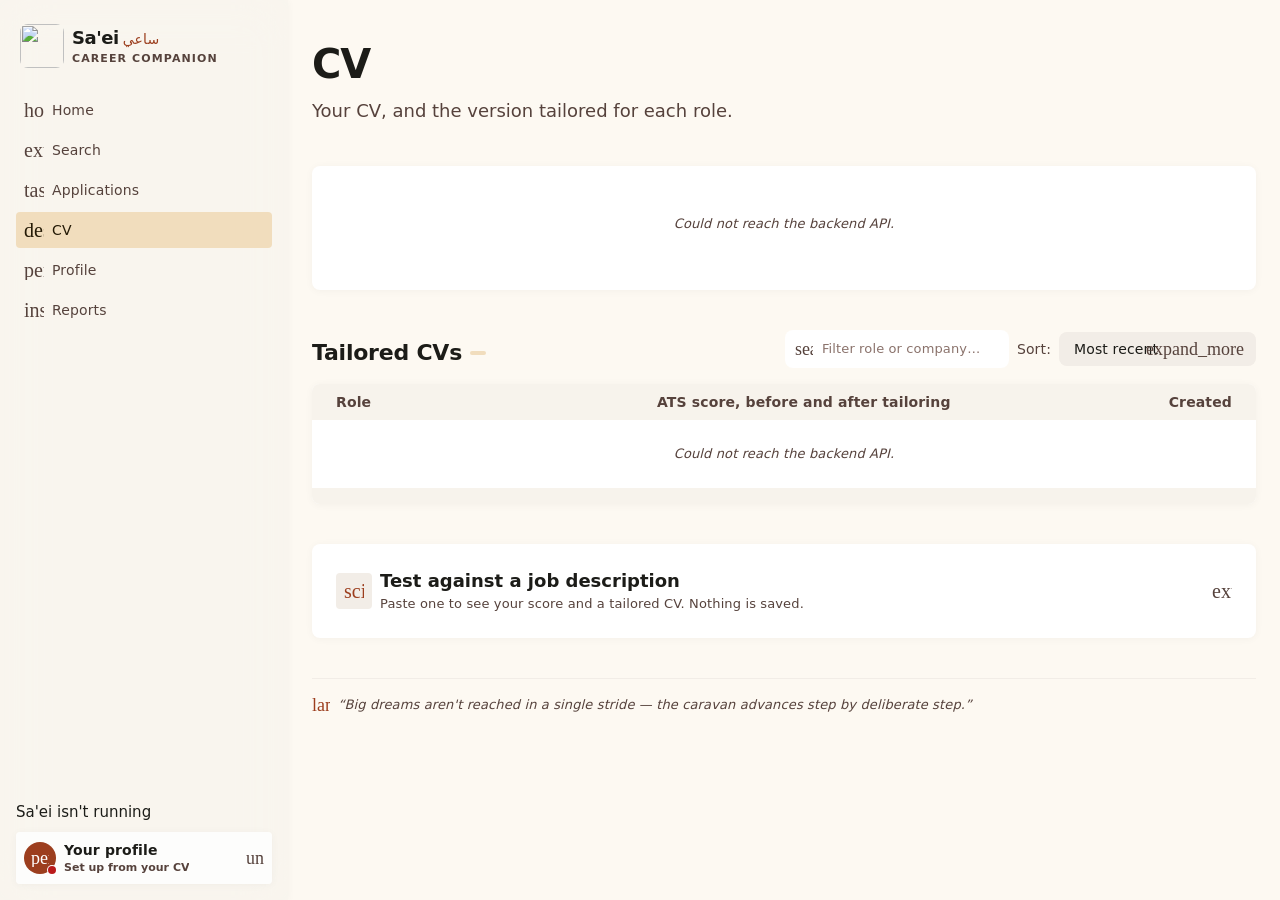
==== frontend/cv.html @ 578bf0ad "One look across the app: same page header, plain words, less text Pass 1 -- one page header: every p" ====
<!DOCTYPE html>
<html lang="en">
<head>
<meta charset="UTF-8">
<meta name="viewport" content="width=device-width, initial-scale=1.0">
<title>Sa'ei — CV</title>
<link rel="stylesheet" href="tailwind.css">
<link rel="stylesheet" href="style.css">
<link rel="icon" type="image/png" href="assets/saei-logo.png">
</head>
<body data-page="cv">
<main id="page">
  <div class="flex flex-col">
    <header class="sa-page-head">
      <div>
        <h1 class="sa-page-title">CV</h1>
        <p class="sa-page-desc">Your CV, and the version tailored for each role.</p>
      </div>
    </header>

    <!-- Master CV -->
    <section class="sa-card relative mb-space-xl overflow-hidden p-space-lg">
      <div class="relative" id="cv-current">
        <p class="sa-empty">Loading&hellip;</p>
      </div>
      <input type="file" id="cv-file-input" accept=".pdf,.docx" hidden>
      <p id="upload-message" class="save-message relative mt-space-sm"></p>
    </section>

    <!-- Tailored CVs -->
    <section class="mb-space-xl">
      <div class="mb-space-md flex items-end justify-between gap-space-md">
        <div>
          <div class="flex items-center gap-2">
            <h2 class="text-headline-md text-on-surface">Tailored CVs</h2>
            <span class="rounded-full bg-secondary-container px-2 py-0.5 text-label-sm normal-case tracking-normal text-on-secondary-fixed-variant" id="cv-variant-chip"></span>
          </div>
        </div>
        <div class="flex items-center gap-space-sm">
          <label class="relative">
            <span class="ms pointer-events-none absolute left-2.5 top-1/2 -translate-y-1/2 text-[18px] text-on-surface-variant">search</span>
            <input type="text" id="cv-filter" class="sa-input w-56 bg-surface-container-lowest py-2 pl-9" placeholder="Filter role or company&hellip;">
          </label>
          <span class="text-label-md text-on-surface-variant">Sort:</span>
          <div class="sa-select-wrap">
            <select id="cv-sort" class="sa-select bg-surface-container py-1.5 text-label-md" aria-label="Sort">
              <option value="date">Most recent</option>
              <option value="lift">Biggest lift</option>
              <option value="score">Highest tailored ATS</option>
            </select>
          </div>
        </div>
      </div>
      <div class="overflow-hidden rounded-xl bg-surface-container-lowest shadow-soft">
        <div class="grid grid-cols-[1.2fr_1.2fr_1fr] gap-space-md bg-surface-container-low px-space-lg py-space-sm text-label-md font-semibold text-on-surface-variant">
          <span>Role</span><span>ATS score, before and after tailoring</span><span class="text-right">Created</span>
        </div>
        <div class="divide-y divide-surface-container px-space-lg" id="cv-rewrites-body">
          <p class="sa-empty">Loading&hellip;</p>
        </div>
        <div class="flex items-center justify-between gap-space-md bg-surface-container-low px-space-lg py-space-sm">
          <span></span>
          <button type="button" class="sa-btn-ghost whitespace-nowrap" id="cv-rewrites-more" hidden></button>
        </div>
      </div>
    </section>

    <!-- Bench -->
    <details class="group rounded-xl bg-surface-container-lowest shadow-soft" id="bench">
      <summary class="flex cursor-pointer list-none items-center justify-between gap-space-md p-space-lg">
        <span class="flex items-center gap-space-sm">
          <span class="sa-icon-badge"><span class="ms">science</span></span>
          <span>
            <span class="block text-headline-sm text-on-surface">Test against a job description</span>
            <span class="block text-body-sm text-on-surface-variant">Paste one to see your score and a tailored CV. Nothing is saved.</span>
          </span>
        </span>
        <span class="ms text-on-surface-variant transition-transform group-open:rotate-180">expand_more</span>
      </summary>
      <div class="border-t border-surface-container p-space-lg">
        <label for="debug-jd" class="sa-label">Job description</label>
        <textarea id="debug-jd" rows="8" class="sa-input resize-y" placeholder="Paste the full job description here&hellip;"></textarea>
        <div class="mt-3 flex flex-col gap-2">
          <label class="flex items-center gap-2 text-body-sm text-on-surface">
            <input type="checkbox" id="debug-force-rewrite" class="h-4 w-4 accent-[#9c3e1e]">
            Force the rewrite even if the score passes the fit threshold
          </label>
          <label class="flex items-center gap-2 text-body-sm text-on-surface">
            <input type="checkbox" id="debug-render-pdf" class="h-4 w-4 accent-[#9c3e1e]">
            Also render the PDF (checks formatting, not just the text)
          </label>
        </div>
        <div class="mt-4 flex flex-wrap items-center gap-3">
          <button type="button" id="debug-run" class="sa-btn-primary"><span class="ms text-[18px]">play_arrow</span>Run scoring &amp; tailoring</button>
          <span id="debug-message" class="save-message"></span>
        </div>
        <div id="debug-results" class="mt-5" hidden></div>
      </div>
    </details>
  </div>
</main>


<script src="shell.js"></script>
<script src="config.js"></script>
<script src="why-modal.js"></script>
<script src="ui.js"></script>
<script src="cv.js"></script>
</body>
</html>
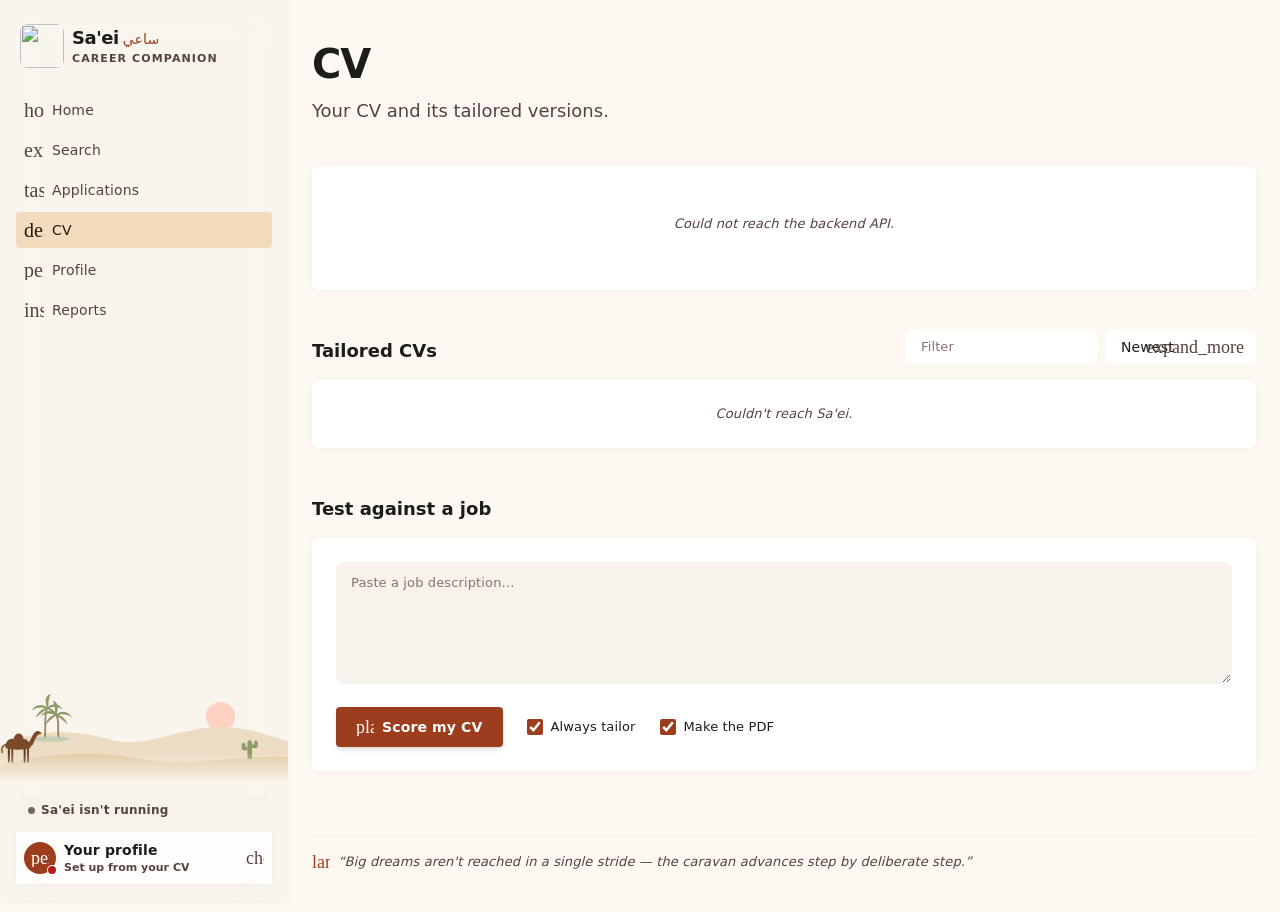
==== commit 8f8cbedb: "CV page: compact master card, one-line tailored rows, test results lead with the scores and what's m" ====
--- a/frontend/cv.html
+++ b/frontend/cv.html
@@ -14,7 +14,7 @@
     <header class="sa-page-head">
       <div>
         <h1 class="sa-page-title">CV</h1>
-        <p class="sa-page-desc">Your CV, and the version tailored for each role.</p>
+        <p class="sa-page-desc">Your CV and its tailored versions.</p>
       </div>
     </header>
 
@@ -28,75 +28,44 @@
     </section>
 
     <!-- Tailored CVs -->
-    <section class="mb-space-xl">
-      <div class="mb-space-md flex items-end justify-between gap-space-md">
-        <div>
-          <div class="flex items-center gap-2">
-            <h2 class="text-headline-md text-on-surface">Tailored CVs</h2>
-            <span class="rounded-full bg-secondary-container px-2 py-0.5 text-label-sm normal-case tracking-normal text-on-secondary-fixed-variant" id="cv-variant-chip"></span>
-          </div>
-        </div>
+    <section class="mb-space-xl" aria-labelledby="tailored-h">
+      <div class="mb-space-md flex flex-wrap items-end justify-between gap-space-md">
+        <h2 class="text-headline-sm text-on-surface" id="tailored-h">Tailored CVs <span class="text-label-md text-on-surface-variant" id="cv-variant-chip"></span></h2>
         <div class="flex items-center gap-space-sm">
-          <label class="relative">
-            <span class="ms pointer-events-none absolute left-2.5 top-1/2 -translate-y-1/2 text-[18px] text-on-surface-variant">search</span>
-            <input type="text" id="cv-filter" class="sa-input w-56 bg-surface-container-lowest py-2 pl-9" placeholder="Filter role or company&hellip;">
-          </label>
-          <span class="text-label-md text-on-surface-variant">Sort:</span>
+          <input type="search" id="cv-filter" class="sa-input w-48 bg-surface-container-lowest py-1.5" placeholder="Filter" aria-label="Filter by role or company">
           <div class="sa-select-wrap">
-            <select id="cv-sort" class="sa-select bg-surface-container py-1.5 text-label-md" aria-label="Sort">
-              <option value="date">Most recent</option>
-              <option value="lift">Biggest lift</option>
-              <option value="score">Highest tailored ATS</option>
+            <select id="cv-sort" class="sa-select bg-surface-container-lowest py-1.5 text-label-md" aria-label="Sort">
+              <option value="date">Newest</option>
+              <option value="lift">Biggest gain</option>
+              <option value="score">Highest score</option>
             </select>
           </div>
         </div>
       </div>
-      <div class="overflow-hidden rounded-xl bg-surface-container-lowest shadow-soft">
-        <div class="grid grid-cols-[1.2fr_1.2fr_1fr] gap-space-md bg-surface-container-low px-space-lg py-space-sm text-label-md font-semibold text-on-surface-variant">
-          <span>Role</span><span>ATS score, before and after tailoring</span><span class="text-right">Created</span>
-        </div>
-        <div class="divide-y divide-surface-container px-space-lg" id="cv-rewrites-body">
-          <p class="sa-empty">Loading&hellip;</p>
-        </div>
-        <div class="flex items-center justify-between gap-space-md bg-surface-container-low px-space-lg py-space-sm">
-          <span></span>
-          <button type="button" class="sa-btn-ghost whitespace-nowrap" id="cv-rewrites-more" hidden></button>
-        </div>
+      <ol class="sa-list" id="cv-rewrites-body"><li class="sa-empty">Loading&hellip;</li></ol>
+      <div class="mt-space-sm flex justify-end">
+        <button type="button" class="sa-btn-ghost" id="cv-rewrites-more" hidden></button>
       </div>
     </section>
 
-    <!-- Bench -->
-    <details class="group rounded-xl bg-surface-container-lowest shadow-soft" id="bench">
-      <summary class="flex cursor-pointer list-none items-center justify-between gap-space-md p-space-lg">
-        <span class="flex items-center gap-space-sm">
-          <span class="sa-icon-badge"><span class="ms">science</span></span>
-          <span>
-            <span class="block text-headline-sm text-on-surface">Test against a job description</span>
-            <span class="block text-body-sm text-on-surface-variant">Paste one to see your score and a tailored CV. Nothing is saved.</span>
-          </span>
-        </span>
-        <span class="ms text-on-surface-variant transition-transform group-open:rotate-180">expand_more</span>
-      </summary>
-      <div class="border-t border-surface-container p-space-lg">
-        <label for="debug-jd" class="sa-label">Job description</label>
-        <textarea id="debug-jd" rows="8" class="sa-input resize-y" placeholder="Paste the full job description here&hellip;"></textarea>
-        <div class="mt-3 flex flex-col gap-2">
+    <!-- Test -->
+    <section class="mb-space-lg" aria-labelledby="test-h">
+      <h2 class="mb-space-md text-headline-sm text-on-surface" id="test-h">Test against a job</h2>
+      <div class="sa-card">
+        <textarea id="debug-jd" rows="5" class="sa-input resize-y" aria-label="Job description" placeholder="Paste a job description&hellip;"></textarea>
+        <div class="mt-space-md flex flex-wrap items-center gap-x-space-lg gap-y-space-sm">
+          <button type="button" id="debug-run" class="sa-btn-primary"><span class="ms text-[18px]">play_arrow</span>Score my CV</button>
           <label class="flex items-center gap-2 text-body-sm text-on-surface">
-            <input type="checkbox" id="debug-force-rewrite" class="h-4 w-4 accent-[#9c3e1e]">
-            Force the rewrite even if the score passes the fit threshold
+            <input type="checkbox" id="debug-force-rewrite" class="h-4 w-4 accent-[#9c3e1e]" checked>Always tailor
           </label>
           <label class="flex items-center gap-2 text-body-sm text-on-surface">
-            <input type="checkbox" id="debug-render-pdf" class="h-4 w-4 accent-[#9c3e1e]">
-            Also render the PDF (checks formatting, not just the text)
+            <input type="checkbox" id="debug-render-pdf" class="h-4 w-4 accent-[#9c3e1e]" checked>Make the PDF
           </label>
-        </div>
-        <div class="mt-4 flex flex-wrap items-center gap-3">
-          <button type="button" id="debug-run" class="sa-btn-primary"><span class="ms text-[18px]">play_arrow</span>Run scoring &amp; tailoring</button>
           <span id="debug-message" class="save-message"></span>
         </div>
-        <div id="debug-results" class="mt-5" hidden></div>
+        <div id="debug-results" class="mt-space-lg" hidden></div>
       </div>
-    </details>
+    </section>
   </div>
 </main>
 
--- a/frontend/style.css
+++ b/frontend/style.css
@@ -0,0 +1,2572 @@
+/* Component styles for markup the page scripts generate (the Why? modal,
+   requirement tables, profile entry cards, debug bench, toggles...). Page
+   layout itself is Tailwind (tailwind.css, built from tailwind.src.css);
+   this file loads AFTER it so its element rules win over Tailwind preflight.
+
+   Tokens are the Stitch "Sa'ei" palette (same values as tailwind.config.js),
+   mapped onto the variable names this file has always used. */
+
+:root {
+  --bg: #fdf9f2;                 /* background */
+  --surface: #ffffff;            /* surface-container-lowest */
+  --surface-sunken: #f7f3ec;     /* surface-container-low */
+  --surface-container: #f2ede7;
+  --surface-container-high: #ece8e1;
+  --border: #ece8e1;
+  --border-strong: #ddc0b8;      /* outline-variant */
+  --text: #1c1c18;               /* on-surface */
+  --text-muted: #56423c;         /* on-surface-variant */
+  --accent: #9c3e1e;             /* primary */
+  --accent-hover: #bc5633;       /* primary-container */
+  --accent-soft: rgba(156, 62, 30, 0.10);
+  --accent-soft-border: rgba(156, 62, 30, 0.22);
+  --ok: #6a5d43;                 /* secondary (warm brown) */
+  --ok-soft: #f1ddbd;            /* secondary-container */
+  --warn: #805200;               /* tertiary */
+  --warn-soft: #ffddb4;          /* tertiary-fixed */
+  --danger: #ba1a1a;             /* error */
+  --danger-soft: #ffdad6;        /* error-container */
+  --radius-sm: 6px;
+  --radius: 12px;
+  --radius-lg: 24px;
+  --radius-pill: 9999px;
+  --shadow-sm: 0 1px 2px rgba(28, 28, 24, 0.05);
+  --shadow-md: 0 12px 32px -12px rgba(34, 31, 26, 0.28);
+}
+
+/* A quiet brand signature used on the key career surfaces.  It deliberately
+   sits behind the content so it reads as atmosphere, not as a competing logo. */
+.sa-saei-wordmark {
+  position: relative;
+  isolation: isolate;
+  overflow: hidden;
+}
+
+.sa-saei-wordmark::before {
+  content: "ساعي";
+  position: absolute;
+  right: 24px;
+  bottom: -18px;
+  z-index: -1;
+  direction: rtl;
+  color: #f3e6e1;
+  font-family: "Segoe UI", Tahoma, Arial, sans-serif;
+  font-size: 132px;
+  font-weight: 800;
+  line-height: 1;
+  letter-spacing: -0.12em;
+  pointer-events: none;
+  user-select: none;
+  white-space: nowrap;
+}
+
+.sa-saei-wordmark > * {
+  position: relative;
+  z-index: 1;
+}
+
+.sa-saei-wordmark-trajectory::before { font-size: 88px; right: 22px; bottom: -10px; }
+.sa-saei-wordmark-search::before { font-size: 112px; bottom: -12px; }
+.sa-saei-wordmark-profile::before { font-size: 104px; right: 22px; bottom: -12px; }
+
+* { box-sizing: border-box; }
+
+body {
+  margin: 0;
+  background: var(--bg);
+  color: var(--text);
+  font-family: "Plus Jakarta Sans", "Segoe UI", Tahoma, system-ui, sans-serif;
+  font-size: 15px;
+  line-height: 1.5;
+  -webkit-font-smoothing: antialiased;
+}
+
+.page {
+  max-width: 1080px;
+  margin: 0 auto;
+  padding: 40px 24px 64px;
+}
+
+/* ---- page header (eyebrow + title + description + stats) ---- */
+
+.page-header {
+  display: flex;
+  justify-content: space-between;
+  align-items: flex-end;
+  gap: 24px;
+  flex-wrap: wrap;
+  margin-bottom: 24px;
+}
+
+.eyebrow {
+  display: flex;
+  align-items: center;
+  gap: 8px;
+  font-size: 11px;
+  font-weight: 600;
+  letter-spacing: 0.08em;
+  text-transform: uppercase;
+  color: var(--text-muted);
+  margin-bottom: 8px;
+}
+
+.eyebrow::before {
+  content: "";
+  display: inline-block;
+  width: 14px;
+  height: 1px;
+  background: var(--border-strong);
+}
+
+.page-header h1 {
+  font-size: 26px;
+  font-weight: 700;
+  letter-spacing: -0.02em;
+  margin: 0 0 6px;
+}
+
+.page-header-desc {
+  font-size: 13.5px;
+  color: var(--text-muted);
+  max-width: 540px;
+  line-height: 1.55;
+  margin: 0;
+}
+
+.page-header-stats { display: flex; gap: 24px; flex-shrink: 0; }
+
+.page-header-stat { text-align: right; }
+
+.page-header-stat-value {
+  display: block;
+  font-size: 22px;
+  font-weight: 700;
+  color: var(--accent);
+  letter-spacing: -0.02em;
+}
+
+.page-header-stat-label {
+  font-size: 10.5px;
+  font-weight: 600;
+  letter-spacing: 0.05em;
+  text-transform: uppercase;
+  color: var(--text-muted);
+}
+
+/* ---- avatar chip (company initials in tables) ---- */
+
+.company-cell { display: flex; align-items: center; gap: 8px; }
+
+.avatar-chip {
+  display: inline-flex;
+  align-items: center;
+  justify-content: center;
+  width: 22px;
+  height: 22px;
+  border-radius: 6px;
+  background: var(--accent-soft);
+  color: var(--accent);
+  font-size: 10px;
+  font-weight: 700;
+  letter-spacing: 0.02em;
+  flex-shrink: 0;
+}
+
+/* ---- section title row (heading + inline action) ---- */
+
+.section-title-row {
+  display: flex;
+  align-items: center;
+  justify-content: space-between;
+  gap: 12px;
+  margin: 28px 0 12px;
+}
+
+.section-title-row h2 { margin: 0; font-size: 15px; font-weight: 600; }
+
+.filter-input {
+  font-family: inherit;
+  font-size: 13px;
+  padding: 7px 11px;
+  border: 1px solid var(--border);
+  border-radius: 8px;
+  background: var(--surface);
+  color: var(--text);
+  width: 220px;
+}
+
+.filter-input:focus { outline: none; border-color: var(--accent); }
+
+/* ---- narrow/wide page layouts (settings, cv, features) ---- */
+
+.narrow-main {
+  display: flex;
+  flex-direction: column;
+  gap: 16px;
+  /* Was 560px -- cards/forms/tables here are all fluid-width already (no
+     fixed-px inputs), so this was just leaving a wide, wasted gutter on
+     anything bigger than a small laptop screen instead of using the page's
+     actual 1080px budget. */
+  max-width: 900px;
+}
+
+.wide-main { width: 100%; }
+
+/* ---- bare section heading (Stitch places these above a bordered table/card
+   container rather than inside a .card-header) ---- */
+
+.section-heading {
+  font-size: 24px;
+  font-weight: 600;
+  letter-spacing: -0.01em;
+  margin: 0 0 12px;
+  color: var(--text);
+}
+
+/* ---- main layout ---- */
+
+.main-grid {
+  display: grid;
+  grid-template-columns: 1.6fr 1fr;
+  gap: 16px;
+  align-items: start;
+}
+
+.side-column {
+  display: flex;
+  flex-direction: column;
+  gap: 16px;
+}
+
+.card {
+  background: var(--surface);
+  border: 1px solid var(--border);
+  border-radius: var(--radius);
+  overflow: hidden;
+}
+
+.card-header {
+  display: flex;
+  align-items: baseline;
+  justify-content: space-between;
+  padding: 16px 18px 12px;
+}
+
+.card-header h2 {
+  font-size: 14px;
+  font-weight: 600;
+  margin: 0;
+}
+
+.card-sub {
+  font-size: 12px;
+  color: var(--text-muted);
+}
+
+/* ---- applications table ---- */
+
+.table-card { padding: 24px; }
+
+.view-all-row {
+  display: flex;
+  justify-content: center;
+  padding-top: 16px;
+}
+
+.link-btn {
+  background: none;
+  border: none;
+  cursor: pointer;
+  font-family: inherit;
+  font-size: 12px;
+  font-weight: 700;
+  letter-spacing: 0.05em;
+  text-transform: uppercase;
+  color: var(--accent);
+  display: inline-flex;
+  align-items: center;
+  gap: 6px;
+  padding: 4px;
+}
+
+.link-btn:hover { color: var(--text); }
+
+.link-btn svg { width: 14px; height: 14px; stroke: currentColor; fill: none; stroke-width: 2; stroke-linecap: round; stroke-linejoin: round; }
+
+.table-wrap { overflow-x: auto; }
+
+table {
+  width: 100%;
+  border-collapse: collapse;
+  font-size: 14px;
+}
+
+thead th {
+  text-align: left;
+  font-weight: 500;
+  color: var(--text-muted);
+  font-size: 11.5px;
+  text-transform: uppercase;
+  letter-spacing: 0.04em;
+  padding: 8px 18px;
+  border-top: 1px solid var(--border);
+  border-bottom: 1px solid var(--border);
+}
+
+/* Dashboard's applications table sits in its own bordered/padded container
+   (no separate .card-header above it), matching Stitch's exact structure --
+   so it doesn't need the border-top other tables get from their card-header
+   divider. */
+#applications-table thead th { border-top: none; }
+#applications-table { min-width: 700px; }
+#applications-table tbody td:first-child { font-weight: 600; }
+
+.cell-muted { color: var(--text-muted); }
+.cell-right { text-align: right; }
+
+tbody td {
+  padding: 12px 18px;
+  border-bottom: 1px solid var(--border);
+  vertical-align: middle;
+}
+
+tbody tr:last-child td { border-bottom: none; }
+
+tbody tr { transition: background 0.1s; }
+
+tbody tr:hover td { background: var(--surface-sunken); }
+
+tbody tr.detail-row:hover td { background: inherit; }
+
+td.empty, li.empty {
+  color: var(--text-muted);
+  font-style: italic;
+}
+
+.status-tag {
+  display: inline-block;
+  font-size: 11.5px;
+  font-weight: 700;
+  letter-spacing: 0.03em;
+  text-transform: uppercase;
+  padding: 4px 10px;
+  border-radius: var(--radius-pill);
+  background: var(--accent-soft);
+  color: var(--accent);
+  white-space: nowrap;
+}
+
+/* Fully settled, nothing left to do -- neutral, same treatment Stitch used
+   for "Applied"/"Auto-Submitted". Everything else (including the default
+   above) reads as "needs your attention", matching Stitch's highlighted
+   "Interviewing" state. */
+.status-tag.status-auto_submitted,
+.status-tag.status-sent {
+  background: var(--surface-container-high);
+  color: var(--text-muted);
+}
+
+.score-bar-wrap {
+  display: flex;
+  align-items: center;
+  gap: 8px;
+}
+
+.score-bar-track {
+  width: 56px;
+  height: 4px;
+  background: var(--border);
+  overflow: hidden;
+  position: relative;
+}
+
+.score-bar-fill {
+  height: 100%;
+  background: var(--accent);
+  position: absolute;
+  top: 0;
+  left: 0;
+}
+
+/* ---- ATS score explanations (Dashboard applications table + CV rewrites) ---- */
+
+.why-link {
+  color: var(--accent);
+  text-decoration: none;
+  font-size: 12.5px;
+  font-weight: 500;
+}
+
+.why-link:hover { text-decoration: underline; }
+
+.detail-row td {
+  background: var(--bg);
+  padding: 0;
+}
+
+.why-block {
+  padding: 14px 18px;
+  border-bottom: 1px solid var(--border);
+}
+
+.why-block:last-child { border-bottom: none; }
+
+.why-block-title {
+  font-size: 12px;
+  font-weight: 600;
+  color: var(--text);
+  margin-bottom: 6px;
+  display: flex;
+  align-items: center;
+  justify-content: space-between;
+  gap: 10px;
+}
+
+.why-download {
+  font-size: 11.5px;
+  font-weight: 500;
+  color: var(--accent);
+  text-decoration: none;
+}
+
+.why-download:hover { text-decoration: underline; }
+
+.why-text {
+  margin: 0;
+  font-family: inherit;
+  font-size: 12.5px;
+  line-height: 1.6;
+  color: var(--text);
+  white-space: pre-wrap;
+  word-break: break-word;
+}
+
+/* ---- skill gaps ---- */
+
+.skill-list {
+  list-style: none;
+  margin: 0;
+  padding: 4px 18px 16px;
+}
+
+.skill-list li {
+  display: flex;
+  justify-content: space-between;
+  padding: 7px 0;
+  border-bottom: 1px solid var(--border);
+  font-size: 13.5px;
+}
+
+.skill-list li:last-child { border-bottom: none; }
+
+.skill-count { color: var(--text-muted); font-size: 12.5px; }
+
+/* ---- news ---- */
+
+.news-content {
+  padding: 0 18px 18px;
+  font-size: 13.5px;
+  color: var(--text);
+  white-space: pre-wrap;
+}
+
+/* ---- footer ---- */
+
+.footer {
+  margin-top: 24px;
+  display: flex;
+  gap: 24px;
+  font-size: 12.5px;
+  color: var(--text-muted);
+}
+
+.footer strong { color: var(--text); font-weight: 500; }
+
+/* ---- forms (settings) ---- */
+
+.form {
+  display: flex;
+  flex-direction: column;
+  gap: 16px;
+  padding: 4px 18px 18px;
+}
+
+.form-field {
+  display: flex;
+  flex-direction: column;
+  gap: 6px;
+}
+
+.form-field label {
+  font-size: 12.5px;
+  font-weight: 500;
+  color: var(--text);
+}
+
+.form-field-secondary-label {
+  margin-top: 6px;
+}
+
+.form-field select,
+.form-field input[type="text"],
+.form-field input[type="password"],
+.form-field input[type="number"],
+.form-field textarea {
+  font-family: inherit;
+  font-size: 13.5px;
+  padding: 9px 11px;
+  border: 1px solid var(--border);
+  border-radius: 8px;
+  background: var(--surface);
+  color: var(--text);
+  resize: vertical;
+}
+
+.form-field select:focus,
+.form-field input:focus,
+.form-field textarea:focus {
+  outline: none;
+  border-color: var(--accent);
+}
+
+.field-hint {
+  font-size: 12px;
+  color: var(--text-muted);
+  text-decoration: none;
+}
+
+a.field-hint { color: var(--accent); }
+
+.form-actions {
+  display: flex;
+  align-items: center;
+  gap: 12px;
+}
+
+.btn {
+  font-family: inherit;
+  font-size: 13.5px;
+  font-weight: 500;
+  padding: 9px 18px;
+  border-radius: 8px;
+  border: 1px solid var(--border);
+  background: var(--surface);
+  color: var(--text);
+  cursor: pointer;
+  transition: background 0.12s, border-color 0.12s, opacity 0.12s;
+}
+
+.btn:hover:not(:disabled) { background: var(--surface-sunken); }
+
+.btn:disabled { opacity: 0.5; cursor: not-allowed; }
+
+.btn-primary {
+  background: var(--text);
+  color: var(--bg);
+  border-color: var(--text);
+}
+
+.btn-primary:hover:not(:disabled) { opacity: 0.88; background: var(--text); }
+
+a:focus-visible,
+button:focus-visible,
+.btn:focus-visible,
+.navlink:focus-visible,
+input:focus-visible,
+select:focus-visible,
+textarea:focus-visible {
+  outline: 2px solid var(--accent);
+  outline-offset: 2px;
+}
+
+.save-message {
+  font-size: 12.5px;
+  color: var(--text-muted);
+}
+
+.save-success { color: var(--ok); }
+.save-error { color: var(--accent); }
+
+.note {
+  margin: 0;
+  padding: 0 18px 18px;
+  font-size: 12.5px;
+  color: var(--text-muted);
+  line-height: 1.6;
+}
+
+.note code {
+  background: var(--surface-container-high);
+  padding: 1px 5px;
+  border-radius: 4px;
+  font-size: 12px;
+}
+
+/* ---- CV page ---- */
+
+.cv-current {
+  padding: 0 18px 18px;
+  font-size: 13.5px;
+}
+
+.cv-current p { margin: 4px 0; }
+
+.cv-file-row {
+  display: flex;
+  align-items: flex-start;
+  justify-content: space-between;
+  gap: 12px;
+}
+
+.cv-file-icon {
+  width: 34px;
+  height: 34px;
+  border-radius: 8px;
+  background: var(--accent-soft);
+  color: var(--accent);
+  display: flex;
+  align-items: center;
+  justify-content: center;
+  flex-shrink: 0;
+}
+
+.cv-file-icon svg { width: 17px; height: 17px; stroke: currentColor; fill: none; stroke-width: 1.8; stroke-linecap: round; stroke-linejoin: round; }
+
+.cv-quote {
+  margin: 10px 0 0;
+  padding: 10px 12px;
+  background: var(--surface-sunken);
+  border-left: 2px solid var(--border-strong);
+  border-radius: 0 6px 6px 0;
+  font-size: 12.5px;
+  font-style: italic;
+  color: var(--text-muted);
+  line-height: 1.55;
+}
+
+.cv-actions { display: flex; gap: 8px; margin-top: 14px; }
+
+.btn-icon {
+  width: 36px;
+  height: 36px;
+  padding: 0;
+  display: inline-flex;
+  align-items: center;
+  justify-content: center;
+  flex-shrink: 0;
+}
+
+.btn-icon svg { width: 15px; height: 15px; stroke: currentColor; fill: none; stroke-width: 1.8; stroke-linecap: round; stroke-linejoin: round; }
+
+.cv-preview {
+  margin-top: 8px;
+  padding: 12px;
+  background: var(--bg);
+  border: 1px solid var(--border);
+  border-radius: 8px;
+  font-family: inherit;
+  font-size: 12.5px;
+  white-space: pre-wrap;
+  word-break: break-word;
+  max-height: 200px;
+  overflow-y: auto;
+}
+
+.upload-body {
+  padding: 4px 18px 18px;
+  display: flex;
+  flex-direction: column;
+  gap: 14px;
+}
+
+.dropzone {
+  display: flex;
+  align-items: center;
+  justify-content: center;
+  text-align: center;
+  padding: 32px 16px;
+  border: 1.5px dashed var(--border);
+  border-radius: var(--radius);
+  background: var(--bg);
+  color: var(--text-muted);
+  font-size: 13.5px;
+  cursor: pointer;
+}
+
+/* ---- reports page ---- */
+
+.reports-list {
+  padding: 4px 18px 18px;
+  display: flex;
+  flex-direction: column;
+  gap: 14px;
+}
+
+.report-item {
+  border: 1px solid var(--border);
+  border-radius: 8px;
+  padding: 12px 14px;
+}
+
+.report-item-header {
+  display: flex;
+  align-items: center;
+  gap: 8px;
+  margin-bottom: 8px;
+}
+
+.dropzone-active {
+  border-color: var(--accent);
+  color: var(--text);
+}
+
+/* ---- features page ---- */
+
+.feature-grid {
+  display: grid;
+  grid-template-columns: repeat(3, 1fr);
+  gap: 12px;
+}
+
+.feature-card {
+  background: var(--surface);
+  border: 1px solid var(--border);
+  border-radius: var(--radius);
+  padding: 18px;
+}
+
+.feature-card h3 {
+  margin: 0 0 8px;
+  font-size: 14px;
+  font-weight: 600;
+}
+
+.feature-card p {
+  margin: 0;
+  font-size: 13px;
+  color: var(--text-muted);
+  line-height: 1.55;
+}
+
+.feature-card a { color: var(--accent); }
+
+/* ---- CV "Why" modal widget ---- */
+
+.modal-overlay {
+  position: fixed;
+  inset: 0;
+  background: rgba(34, 31, 26, 0.45);
+  display: flex;
+  align-items: center;
+  justify-content: center;
+  padding: 24px;
+  z-index: 1000;
+}
+
+.modal-overlay[hidden] { display: none; }
+
+.modal {
+  background: var(--surface);
+  border-radius: var(--radius-lg);
+  box-shadow: var(--shadow-md);
+  width: 100%;
+  max-width: 980px;
+  max-height: calc(100vh - 48px);
+  overflow: hidden;
+  display: flex;
+  flex-direction: column;
+}
+
+.modal-header {
+  display: flex;
+  align-items: flex-start;
+  justify-content: space-between;
+  gap: 16px;
+  padding: 20px 22px 16px;
+  border-bottom: 1px solid var(--border);
+}
+
+.modal-header-main { display: flex; align-items: baseline; gap: 12px; flex-wrap: wrap; }
+
+.modal-score-value {
+  font-size: 32px;
+  font-weight: 700;
+  letter-spacing: -0.02em;
+}
+
+.modal-score-label {
+  font-size: 12px;
+  color: var(--text-muted);
+}
+
+.rating-badge {
+  font-size: 11.5px;
+  font-weight: 600;
+  padding: 4px 11px;
+  border-radius: 999px;
+  white-space: nowrap;
+}
+
+.rating-badge.rating-excellent { background: var(--ok-soft); color: var(--ok); }
+.rating-badge.rating-needs_work { background: var(--accent-soft); color: var(--accent); }
+.rating-badge.rating-critical { background: var(--danger-soft); color: var(--danger); }
+
+.modal-close {
+  border: none;
+  background: none;
+  color: var(--text-muted);
+  cursor: pointer;
+  font-size: 20px;
+  line-height: 1;
+  padding: 4px 6px;
+  border-radius: var(--radius-sm);
+  flex-shrink: 0;
+}
+
+.modal-close:hover { background: var(--surface-sunken); color: var(--text); }
+
+.modal-tabs {
+  display: flex;
+  gap: 22px;
+  padding: 0 22px;
+  border-bottom: 1px solid var(--border);
+  flex-shrink: 0;
+}
+
+.modal-tab {
+  border: none;
+  background: none;
+  font: inherit;
+  font-size: 13px;
+  font-weight: 500;
+  color: var(--text-muted);
+  padding: 11px 0;
+  margin-bottom: -1px;
+  border-bottom: 2px solid transparent;
+  cursor: pointer;
+}
+
+.modal-tab:hover { color: var(--text); }
+
+.modal-tab.active { color: var(--text); border-bottom-color: var(--accent); }
+
+.modal-body {
+  overflow-y: auto;
+  padding: 20px 22px 24px;
+}
+
+.modal-split {
+  display: grid;
+  grid-template-columns: 1fr 1fr;
+  gap: 22px;
+  align-items: start;
+}
+
+.doc-frame {
+  border: 1px solid var(--border);
+  border-radius: var(--radius);
+  background: var(--surface-sunken);
+  overflow: hidden;
+  height: 480px;
+  display: flex;
+  flex-direction: column;
+}
+
+.doc-frame iframe {
+  width: 100%;
+  height: 100%;
+  border: 0;
+  background: #fff;
+}
+
+.doc-frame-note {
+  font-size: 11.5px;
+  color: var(--text-muted);
+  padding: 8px 12px;
+  border-top: 1px solid var(--border);
+  background: var(--surface);
+  flex-shrink: 0;
+}
+
+.doc-text-preview {
+  flex: 1;
+  margin: 0;
+  padding: 16px;
+  font-family: inherit;
+  font-size: 12.5px;
+  line-height: 1.7;
+  white-space: pre-wrap;
+  word-break: break-word;
+  overflow-y: auto;
+  color: var(--text);
+}
+
+mark.hl-match {
+  background: var(--ok-soft);
+  color: var(--ok);
+  padding: 0 2px;
+  border-radius: 3px;
+  font-weight: 600;
+}
+
+.score-pillars {
+  display: flex;
+  flex-direction: column;
+  gap: 16px;
+}
+
+.score-pillar-head {
+  display: flex;
+  justify-content: space-between;
+  align-items: baseline;
+  font-size: 12.5px;
+  margin-bottom: 6px;
+  gap: 8px;
+}
+
+.score-pillar-name { font-weight: 600; color: var(--text); }
+
+.score-pillar-meta { color: var(--text-muted); flex-shrink: 0; }
+
+.score-pillar-track {
+  height: 6px;
+  border-radius: 3px;
+  background: #EFEBE2;
+  overflow: hidden;
+  margin-bottom: 6px;
+}
+
+.score-pillar-fill { height: 100%; background: var(--accent); border-radius: 3px; }
+
+.score-pillar-fill.fill-ok { background: var(--ok); }
+
+.score-pillar-fill.fill-danger { background: var(--danger); }
+
+.score-pillar-evidence {
+  font-size: 12px;
+  color: var(--text-muted);
+  line-height: 1.55;
+  margin: 0;
+}
+
+.keyword-section { margin-top: 20px; }
+
+.keyword-section-title {
+  font-size: 11.5px;
+  font-weight: 600;
+  text-transform: uppercase;
+  letter-spacing: 0.04em;
+  color: var(--text-muted);
+  margin-bottom: 8px;
+}
+
+.keyword-chips { display: flex; flex-wrap: wrap; gap: 6px; }
+
+.keyword-chip {
+  font-size: 12px;
+  font-weight: 500;
+  padding: 3px 10px;
+  border-radius: 999px;
+}
+
+.keyword-chip.chip-matched { background: var(--ok-soft); color: var(--ok); }
+
+.keyword-chip.chip-missing {
+  background: transparent;
+  color: var(--text-muted);
+  border: 1px solid var(--border-strong);
+}
+
+.why-trigger {
+  font-size: 12.5px;
+  font-weight: 500;
+  color: var(--accent);
+  background: none;
+  border: none;
+  padding: 0;
+  cursor: pointer;
+  font-family: inherit;
+}
+
+.why-trigger:hover { text-decoration: underline; }
+
+.sr-only {
+  position: absolute;
+  width: 1px;
+  height: 1px;
+  padding: 0;
+  margin: -1px;
+  overflow: hidden;
+  clip: rect(0, 0, 0, 0);
+  white-space: nowrap;
+  border: 0;
+}
+
+.inline-add-form { display: flex; gap: 8px; }
+
+.inline-add-input {
+  font-family: inherit;
+  font-size: 13px;
+  padding: 9px 12px;
+  border: 1px solid var(--border);
+  border-radius: 8px;
+  background: var(--surface);
+  color: var(--text);
+  min-width: 260px;
+}
+
+.inline-add-input:focus { outline: none; border-color: var(--accent); }
+
+/* ---- page title block (no eyebrow/stats — Search/Settings style) ---- */
+
+.page-title-block { display: flex; flex-direction: column; gap: 10px; margin-bottom: 24px; }
+
+.page-title-block h1 {
+  font-size: 32px;
+  font-weight: 700;
+  letter-spacing: -0.02em;
+  margin: 0;
+}
+
+.page-title-block p {
+  font-size: 15.5px;
+  color: var(--text-muted);
+  max-width: 640px;
+  line-height: 1.55;
+  margin: 0;
+}
+
+/* ---- panel: card with a tinted header band + optional footer,
+   used by Search/Settings/Email ---- */
+
+.panel {
+  background: var(--surface);
+  border: 1px solid var(--border);
+  border-radius: var(--radius-lg);
+  overflow: hidden;
+  margin-bottom: 20px;
+}
+
+.panel-head {
+  padding: 22px 28px;
+  border-bottom: 1px solid var(--border);
+  background: var(--surface-sunken);
+  border-radius: var(--radius-lg) var(--radius-lg) 0 0;
+  display: flex;
+  flex-wrap: wrap;
+  gap: 16px;
+  align-items: flex-start;
+  justify-content: space-between;
+}
+
+.panel-head h2 {
+  font-size: 21px;
+  font-weight: 600;
+  letter-spacing: -0.01em;
+  margin: 0;
+  display: flex;
+  align-items: center;
+  gap: 8px;
+}
+
+.panel-head p { font-size: 13px; color: var(--text-muted); margin: 4px 0 0; }
+
+.panel-head-icon { width: 20px; height: 20px; stroke: var(--accent); fill: none; stroke-width: 1.8; stroke-linecap: round; stroke-linejoin: round; }
+
+.panel-body { padding: 28px; }
+
+.panel-foot {
+  padding: 18px 28px;
+  border-top: 1px solid var(--border);
+  background: var(--surface-container);
+  border-radius: 0 0 var(--radius-lg) var(--radius-lg);
+  display: flex;
+  align-items: center;
+  gap: 12px;
+  justify-content: flex-end;
+}
+
+/* A secondary action (e.g. "Clear expansion cache") sits left, away from the
+   primary save button, so the two aren't easy to mis-click. */
+.panel-foot .btn:not(.btn-primary):first-child { margin-right: auto; }
+
+/* Panels/cards that use .info-icon (below) need their overflow un-hidden so
+   the hover tooltip isn't clipped -- .panel-head/.panel-foot now carry their
+   own corner radius (above) so removing the parent's overflow:hidden here
+   doesn't reintroduce the square-corner artifact it used to guard against. */
+.overflow-visible { overflow: visible; }
+
+/* ---- info icon + hover/focus tooltip (field explanations) ---- */
+
+.info-icon {
+  position: relative;
+  display: inline-flex;
+  align-items: center;
+  justify-content: center;
+  width: 16px;
+  height: 16px;
+  border-radius: 50%;
+  color: var(--text-muted);
+  cursor: help;
+  flex-shrink: 0;
+  vertical-align: middle;
+}
+
+.info-icon svg {
+  width: 15px;
+  height: 15px;
+  stroke: currentColor;
+  fill: none;
+  stroke-width: 1.8;
+  stroke-linecap: round;
+  stroke-linejoin: round;
+}
+
+.info-icon:hover,
+.info-icon:focus-visible { color: var(--accent); }
+
+.info-tooltip {
+  position: absolute;
+  top: calc(100% + 10px);
+  left: 0;
+  width: 340px;
+  max-width: min(340px, 80vw);
+  background: var(--text);
+  color: var(--bg);
+  font-size: 12.5px;
+  font-weight: 400;
+  line-height: 1.6;
+  text-transform: none;
+  letter-spacing: normal;
+  padding: 12px 14px;
+  border-radius: 8px;
+  box-shadow: var(--shadow-md);
+  opacity: 0;
+  visibility: hidden;
+  transform: translateY(-4px);
+  transition: opacity 0.12s, transform 0.12s;
+  z-index: 20;
+  pointer-events: none;
+}
+
+.info-icon:hover .info-tooltip,
+.info-icon:focus-visible .info-tooltip {
+  opacity: 1;
+  visibility: visible;
+  transform: translateY(0);
+}
+
+.info-tooltip code {
+  background: rgba(255, 255, 255, 0.16);
+  color: inherit;
+  padding: 1px 4px;
+  border-radius: 3px;
+  font-size: 11.5px;
+}
+
+.panel-form { display: flex; flex-direction: column; gap: 20px; }
+
+.panel-form-grid {
+  display: grid;
+  grid-template-columns: 1fr 1fr;
+  gap: 20px;
+}
+
+.panel-form-grid .span-2 { grid-column: 1 / -1; }
+
+/* ---- toggle switch (Auto-Apply Behavior settings) ---- */
+
+.toggle-row {
+  display: flex;
+  align-items: flex-start;
+  justify-content: space-between;
+  gap: 20px;
+  cursor: pointer;
+}
+
+.toggle-row + .toggle-row {
+  border-top: 1px solid var(--border);
+  padding-top: 20px;
+}
+
+.toggle-text { display: flex; flex-direction: column; gap: 4px; }
+
+.toggle-title {
+  font-size: 13.5px;
+  font-weight: 600;
+  color: var(--text);
+  display: flex;
+  align-items: center;
+  gap: 6px;
+}
+
+.toggle-desc { font-size: 12.5px; color: var(--text-muted); line-height: 1.55; max-width: 480px; }
+
+.toggle-switch { position: relative; flex-shrink: 0; width: 40px; height: 24px; margin-top: 1px; }
+
+.toggle-switch input {
+  position: absolute;
+  inset: 0;
+  opacity: 0;
+  margin: 0;
+  cursor: pointer;
+  z-index: 1;
+}
+
+.toggle-track {
+  position: absolute;
+  inset: 0;
+  background: var(--border-strong);
+  border-radius: var(--radius-pill);
+  transition: background 0.15s;
+  pointer-events: none;
+}
+
+.toggle-thumb {
+  position: absolute;
+  top: 3px;
+  left: 3px;
+  width: 18px;
+  height: 18px;
+  border-radius: 50%;
+  background: var(--surface);
+  box-shadow: 0 1px 2px rgba(0, 0, 0, 0.25);
+  transition: transform 0.15s;
+  pointer-events: none;
+}
+
+.toggle-switch input:checked ~ .toggle-track { background: var(--ok); }
+.toggle-switch input:checked ~ .toggle-thumb { transform: translateX(16px); }
+.toggle-switch input:focus-visible ~ .toggle-track { outline: 2px solid var(--accent); outline-offset: 2px; }
+
+/* ---- ATS & tailoring debug bench (CV page) ---- */
+
+.debug-check {
+  display: flex;
+  align-items: center;
+  gap: 8px;
+  font-size: 12.5px;
+  color: var(--text-muted);
+  cursor: pointer;
+  margin-top: 8px;
+}
+
+.debug-check input { margin: 0; }
+
+
+.debug-block {
+  border-top: 1px solid var(--border);
+  padding-top: 20px;
+  margin-top: 20px;
+}
+
+.debug-headline {
+  display: flex;
+  align-items: baseline;
+  flex-wrap: wrap;
+  gap: 10px;
+  margin-bottom: 14px;
+}
+
+.debug-score {
+  font-size: 30px;
+  font-weight: 600;
+  letter-spacing: -0.02em;
+  color: var(--text);
+}
+
+.debug-sub { font-size: 12.5px; color: var(--text-muted); }
+.delta-up { color: var(--ok); font-weight: 600; }
+.delta-down { color: var(--danger); font-weight: 600; }
+
+.debug-why {
+  margin-top: 14px;
+  padding: 12px 14px;
+  background: var(--surface-sunken);
+  border-radius: var(--radius);
+  font-size: 12.5px;
+  line-height: 1.6;
+  color: var(--text-muted);
+  white-space: pre-wrap;
+}
+
+/* Monospace + scroll: this is the raw generated CV, and eyeballing its line
+   breaks and spacing is half the point of rendering it here. */
+.debug-cv {
+  margin: 8px 0 0;
+  padding: 14px;
+  max-height: 420px;
+  overflow: auto;
+  background: var(--surface-sunken);
+  border: 1px solid var(--border);
+  border-radius: var(--radius);
+  font-family: ui-monospace, "Cascadia Code", Consolas, monospace;
+  font-size: 11.5px;
+  line-height: 1.55;
+  white-space: pre-wrap;
+  color: var(--text);
+}
+
+.score-pillar-evidence {
+  font-size: 11.5px;
+  color: var(--text-muted);
+  line-height: 1.5;
+  margin-top: 4px;
+}
+
+/* ---- requirement evidence table (requirements scoring engine) ---- */
+/* The table exists so every point awarded is traceable to a line of the CV.
+   A keyword count can say "9 of 26"; it can never say which nine, or why. */
+
+.req-table-wrap {
+  margin: 10px 0 4px;
+  overflow-x: auto;
+  border: 1px solid var(--border);
+  border-radius: var(--radius);
+}
+
+.req-table {
+  width: 100%;
+  border-collapse: collapse;
+  font-size: 11.5px;
+}
+
+.req-table th {
+  text-align: left;
+  padding: 7px 10px;
+  background: var(--surface-sunken);
+  color: var(--text-muted);
+  font-weight: 600;
+  white-space: nowrap;
+}
+
+.req-table td {
+  padding: 7px 10px;
+  border-top: 1px solid var(--border);
+  vertical-align: top;
+  color: var(--text);
+}
+
+/* Unmet requirements are the actionable rows -- they're what the rewrite
+   should target and what a genuine skill gap looks like. */
+.req-none td { color: var(--text-muted); }
+.req-none td:first-child { font-weight: 600; color: var(--text); }
+
+.req-pts { white-space: nowrap; font-variant-numeric: tabular-nums; }
+
+.req-evidence {
+  min-width: 220px;
+  line-height: 1.5;
+  color: var(--text-muted);
+}
+
+.req-via {
+  display: block;
+  margin-top: 3px;
+  font-size: 10.5px;
+  font-style: italic;
+  opacity: 0.85;
+}
+
+.req-tag, .req-match {
+  display: inline-block;
+  padding: 1px 7px;
+  border-radius: 999px;
+  font-size: 10.5px;
+  font-weight: 600;
+  white-space: nowrap;
+}
+
+.req-required { background: color-mix(in srgb, var(--danger) 14%, transparent); color: var(--danger); }
+.req-preferred { background: var(--surface-sunken); color: var(--text-muted); }
+
+/* Full-credit relations read as green; partial-credit ones as accent, so the
+   colour agrees with the points rather than implying a certainty the score
+   doesn't share. */
+.req-rel-exact            { background: color-mix(in srgb, var(--ok) 16%, transparent); color: var(--ok); }
+.req-rel-alias            { background: color-mix(in srgb, var(--ok) 12%, transparent); color: var(--ok); }
+.req-rel-implied          { background: color-mix(in srgb, var(--ok) 10%, transparent); color: var(--ok); }
+.req-rel-subset           { background: color-mix(in srgb, var(--accent) 14%, transparent); color: var(--accent); }
+.req-rel-semantic_support { background: color-mix(in srgb, var(--accent) 10%, transparent); color: var(--accent); }
+.req-rel-none             { background: color-mix(in srgb, var(--danger) 12%, transparent); color: var(--danger); }
+
+/* Second chip: where the evidence sits. Only rendered when it costs credit. */
+.req-loc-claimed {
+  margin-left: 5px;
+  background: var(--surface-sunken);
+  color: var(--text-muted);
+}
+
+/* ---- ATS compatibility status ---- */
+
+.compat-status {
+  display: inline-block;
+  padding: 3px 12px;
+  border-radius: 999px;
+  font-size: 13px;
+  font-weight: 700;
+  letter-spacing: 0.01em;
+}
+
+.compat-good { background: color-mix(in srgb, var(--ok) 16%, transparent); color: var(--ok); }
+.compat-mid  { background: color-mix(in srgb, var(--warn, #b7791f) 16%, transparent); color: var(--warn, #b7791f); }
+.compat-bad  { background: color-mix(in srgb, var(--danger) 16%, transparent); color: var(--danger); }
+
+.debug-score-small {
+  font-size: 18px;
+  font-weight: 600;
+  color: var(--text);
+}
+
+.compat-issues {
+  margin: 6px 0 0;
+  padding-left: 18px;
+  font-size: 12px;
+  line-height: 1.7;
+  color: var(--text-muted);
+}
+
+/* ---- sortable table headers (Dashboard "Recent Activity") ---- */
+
+th.sortable {
+  cursor: pointer;
+  user-select: none;
+  white-space: nowrap;
+}
+
+th.sortable:hover { color: var(--accent); }
+
+/* Reserve the arrow's width on every sortable header so activating one
+   doesn't shift the columns sideways. */
+th.sortable::after {
+  content: "";
+  display: inline-block;
+  width: 0.85em;
+  margin-left: 4px;
+  opacity: 0.35;
+}
+
+th.sortable:hover::after { content: "\2195"; }              /* ↕ on hover */
+th.sortable.sorted::after { opacity: 1; }
+th.sortable.sorted[data-dir="desc"]::after { content: "\2193"; }  /* ↓ */
+th.sortable.sorted[data-dir="asc"]::after { content: "\2191"; }   /* ↑ */
+th.sortable.sorted { color: var(--accent); }
+
+/* ---- match score pill (Dashboard "Match" column) ---- */
+
+.match-pill {
+  display: inline-block;
+  padding: 2px 9px;
+  border-radius: var(--radius-pill);
+  font-size: 12px;
+  font-weight: 600;
+  border: 1px solid transparent;
+}
+
+.match-pill.match-high { color: var(--ok); background: var(--ok-soft); border-color: var(--ok); }
+.match-pill.match-mid { color: var(--accent); background: var(--accent-soft); border-color: var(--accent-soft-border); }
+.match-pill.match-low { color: var(--text-muted); background: var(--surface-container-high); border-color: var(--border); }
+
+/* ---- ATS fit threshold number input with a "%" suffix ---- */
+
+.threshold-input-wrap { position: relative; max-width: 140px; }
+
+.threshold-input-wrap input[type="number"] { width: 100%; padding-right: 30px; }
+
+.threshold-input-suffix {
+  position: absolute;
+  right: 11px;
+  top: 50%;
+  transform: translateY(-50%);
+  font-size: 13.5px;
+  color: var(--text-muted);
+  pointer-events: none;
+}
+
+/* select with a chevron icon */
+
+.select-wrap { position: relative; }
+
+/* Without this, the browser's own native dropdown arrow renders on top of
+   (or right next to) the custom .select-chevron SVG below -- appearing as
+   two overlapping/duplicated arrow icons on every dropdown. */
+.select-wrap select {
+  width: 100%;
+  padding-right: 34px;
+  appearance: none;
+  -webkit-appearance: none;
+  -moz-appearance: none;
+}
+
+.select-wrap select::-ms-expand { display: none; }
+
+.select-chevron {
+  position: absolute;
+  right: 11px;
+  top: 50%;
+  transform: translateY(-50%);
+  width: 16px;
+  height: 16px;
+  stroke: var(--text-muted);
+  fill: none;
+  stroke-width: 2;
+  pointer-events: none;
+}
+
+/* password field with a visibility toggle */
+
+.password-wrap { position: relative; }
+
+.password-wrap input { width: 100%; padding-right: 38px; font-family: inherit; }
+
+.password-toggle {
+  position: absolute;
+  right: 8px;
+  top: 50%;
+  transform: translateY(-50%);
+  background: none;
+  border: none;
+  cursor: pointer;
+  color: var(--text-muted);
+  padding: 4px;
+  display: flex;
+}
+
+.password-toggle:hover { color: var(--accent); }
+
+.password-toggle svg { width: 17px; height: 17px; stroke: currentColor; fill: none; stroke-width: 1.8; stroke-linecap: round; stroke-linejoin: round; }
+
+.field-note {
+  font-size: 12.5px;
+  color: var(--ok);
+  display: flex;
+  align-items: center;
+  gap: 6px;
+  margin: 6px 0 0;
+}
+
+.field-note svg { width: 14px; height: 14px; stroke: currentColor; fill: none; stroke-width: 2; flex-shrink: 0; }
+
+.field-note.field-note-muted { color: var(--text-muted); }
+
+.field-link {
+  font-size: 11.5px;
+  font-weight: 600;
+  letter-spacing: 0.03em;
+  text-transform: uppercase;
+  color: var(--accent);
+  text-decoration: none;
+  display: inline-flex;
+  align-items: center;
+  gap: 4px;
+}
+
+.field-link:hover { text-decoration: underline; }
+
+.field-row-between { display: flex; align-items: baseline; justify-content: space-between; gap: 12px; }
+
+/* neutral tag (platform type, etc) */
+
+.tag-neutral {
+  display: inline-block;
+  font-size: 11px;
+  font-weight: 600;
+  padding: 3px 9px;
+  border-radius: var(--radius-sm);
+  background: var(--surface-container-high);
+  color: var(--text-muted);
+}
+
+/* row-hover delete icon button */
+
+.icon-btn-danger {
+  background: none;
+  border: none;
+  color: var(--text-muted);
+  cursor: pointer;
+  padding: 4px;
+  display: inline-flex;
+  opacity: 0;
+  transition: opacity 0.12s, color 0.12s;
+}
+
+tr:hover .icon-btn-danger { opacity: 1; }
+
+.icon-btn-danger:hover { color: var(--danger); }
+
+.icon-btn-danger svg { width: 16px; height: 16px; stroke: currentColor; fill: none; stroke-width: 1.8; stroke-linecap: round; stroke-linejoin: round; }
+
+/* hero CTA card (Search's "Ready to start the hunt?") */
+
+.hero-cta {
+  margin-top: 8px;
+  padding: 48px 24px;
+  border-radius: var(--radius-lg);
+  border: 1px solid var(--accent-soft-border);
+  background: radial-gradient(circle at 50% 0%, var(--accent-soft), var(--surface) 65%);
+  display: flex;
+  flex-direction: column;
+  align-items: center;
+  text-align: center;
+  gap: 12px;
+}
+
+.hero-cta-icon {
+  width: 56px;
+  height: 56px;
+  border-radius: 50%;
+  background: var(--accent-soft);
+  display: flex;
+  align-items: center;
+  justify-content: center;
+  margin-bottom: 4px;
+}
+
+.hero-cta-icon svg { width: 26px; height: 26px; stroke: var(--accent); fill: none; stroke-width: 1.7; stroke-linecap: round; stroke-linejoin: round; }
+
+.hero-cta h2 { font-size: 21px; font-weight: 600; margin: 0; }
+
+.hero-cta p { font-size: 14px; color: var(--text-muted); max-width: 420px; margin: 0; line-height: 1.55; }
+
+.hero-cta .btn-primary {
+  font-size: 15px;
+  padding: 12px 28px;
+  border-radius: var(--radius-sm);
+  display: inline-flex;
+  align-items: center;
+  gap: 8px;
+  margin-top: 6px;
+}
+
+.hero-cta .btn-primary svg { width: 16px; height: 16px; stroke: currentColor; fill: none; stroke-width: 2; }
+
+/* ---- skill gap rows (Reports) ---- */
+
+.skill-gap-list {
+  background: var(--surface);
+  border: 1px solid var(--border);
+  border-radius: var(--radius-lg);
+  overflow: hidden;
+}
+
+.skill-gap-row {
+  display: flex;
+  align-items: center;
+  justify-content: space-between;
+  padding: 14px 20px;
+  border-bottom: 1px solid var(--border);
+}
+
+.skill-gap-row:last-child { border-bottom: none; }
+
+.skill-gap-name { display: flex; align-items: center; gap: 10px; font-size: 14px; font-weight: 500; }
+
+.skill-gap-name svg { width: 17px; height: 17px; stroke: var(--accent); fill: none; stroke-width: 1.7; stroke-linecap: round; stroke-linejoin: round; flex-shrink: 0; }
+
+.skill-gap-count {
+  min-width: 28px;
+  text-align: center;
+  font-size: 11.5px;
+  font-weight: 700;
+  padding: 3px 8px;
+  border-radius: var(--radius-pill);
+  background: var(--accent-soft);
+  color: var(--accent);
+}
+
+/* ---- report history timeline cards ---- */
+
+.report-timeline { display: flex; flex-direction: column; gap: 12px; }
+
+.report-card {
+  background: var(--surface);
+  border: 1px solid var(--border);
+  border-radius: var(--radius-lg);
+  padding: 20px 24px;
+}
+
+.report-card-top {
+  display: flex;
+  flex-wrap: wrap;
+  align-items: center;
+  justify-content: space-between;
+  gap: 10px;
+  margin-bottom: 10px;
+}
+
+.report-card-tags { display: flex; align-items: center; gap: 8px; }
+
+.report-type-tag {
+  font-size: 11px;
+  font-weight: 700;
+  letter-spacing: 0.03em;
+  padding: 3px 9px;
+  border-radius: var(--radius-sm);
+  background: var(--surface-container-high);
+  color: var(--text-muted);
+  text-transform: uppercase;
+}
+
+.report-status-tag {
+  font-size: 11px;
+  font-weight: 600;
+  padding: 3px 9px;
+  border-radius: var(--radius-sm);
+  background: var(--ok-soft);
+  color: var(--ok);
+}
+
+.report-status-tag.status-failed { background: var(--danger-soft); color: var(--danger); }
+
+.report-card-time { font-size: 12.5px; color: var(--text-muted); }
+
+.report-card h4 { font-size: 15.5px; font-weight: 600; margin: 0 0 4px; }
+
+.report-card-preview {
+  font-size: 13px;
+  color: var(--text-muted);
+  line-height: 1.6;
+  margin: 0;
+  white-space: pre-wrap;
+}
+
+/* ---- feature cards (Features page) ---- */
+
+.feature-card {
+  background: var(--surface);
+  border: 1px solid var(--border);
+  border-radius: var(--radius-lg);
+  padding: 28px;
+  transition: box-shadow 0.15s, transform 0.15s;
+}
+
+.feature-card:hover { box-shadow: var(--shadow-md); transform: translateY(-2px); }
+
+.feature-card-icon {
+  width: 44px;
+  height: 44px;
+  border-radius: 50%;
+  background: var(--surface-container);
+  display: flex;
+  align-items: center;
+  justify-content: center;
+  margin-bottom: 14px;
+}
+
+.feature-card-icon svg { width: 20px; height: 20px; stroke: var(--accent); fill: none; stroke-width: 1.8; stroke-linecap: round; stroke-linejoin: round; }
+
+.features-hero {
+  text-align: center;
+  max-width: 720px;
+  margin: 0 auto 36px;
+  display: flex;
+  flex-direction: column;
+  align-items: center;
+  gap: 12px;
+}
+
+.features-hero h1 { font-size: 32px; font-weight: 700; letter-spacing: -0.02em; margin: 0; }
+
+.features-hero p { font-size: 16px; color: var(--text-muted); line-height: 1.6; margin: 0; }
+
+/* ---- responsive ---- */
+
+@media (max-width: 860px) {
+  .stats-grid { grid-template-columns: repeat(2, 1fr); }
+  .main-grid { grid-template-columns: 1fr; }
+  .feature-grid { grid-template-columns: repeat(2, 1fr); }
+  .modal-split { grid-template-columns: 1fr; }
+  .doc-frame { height: 320px; }
+  .panel-form-grid { grid-template-columns: 1fr; }
+  .topbar { flex-wrap: wrap; }
+  .mainnav { order: 3; width: 100%; flex-wrap: wrap; gap: 14px; }
+  .topbar-right { margin-left: 0; }
+}
+
+@media (max-width: 560px) {
+  .feature-grid { grid-template-columns: 1fr; }
+}
+
+/* ==========================================================================
+   Profile page — editable structured CV data
+   ========================================================================== */
+
+.page-header-actions { display: flex; gap: 8px; flex-shrink: 0; align-items: center; }
+
+.btn-glyph {
+  width: 15px; height: 15px;
+  stroke: currentColor; fill: none;
+  stroke-width: 1.8; stroke-linecap: round; stroke-linejoin: round;
+  margin-right: 6px; vertical-align: -2px;
+}
+
+/* ---- status strip ---- */
+
+.profile-status-strip {
+  display: flex;
+  align-items: center;
+  justify-content: space-between;
+  gap: 16px;
+  padding: 12px 18px;
+  margin-bottom: 20px;
+  background: var(--surface-sunken);
+  border: 1px solid var(--border);
+  border-radius: var(--radius);
+  font-size: 12.5px;
+  color: var(--text-muted);
+}
+
+.profile-status-left { display: flex; align-items: center; gap: 8px; min-width: 0; }
+.profile-status-left strong { color: var(--text); font-weight: 600; }
+
+.profile-status-icon {
+  width: 15px; height: 15px; flex-shrink: 0;
+  stroke: currentColor; fill: none;
+  stroke-width: 1.6; stroke-linecap: round; stroke-linejoin: round;
+}
+
+.profile-unsaved {
+  font-size: 10.5px;
+  letter-spacing: 0.06em;
+  text-transform: uppercase;
+  font-weight: 600;
+}
+
+.profile-alert {
+  padding: 12px 16px;
+  margin-bottom: 16px;
+  border: 1px solid var(--accent-soft-border);
+  background: var(--accent-soft);
+  border-radius: var(--radius);
+  font-size: 13px;
+  color: var(--text-muted);
+  line-height: 1.6;
+}
+
+.profile-alert strong { color: var(--accent); font-weight: 600; }
+
+/* ---- section headers ---- */
+
+.count-badge {
+  display: inline-block;
+  min-width: 20px;
+  padding: 1px 7px;
+  margin-left: 6px;
+  border-radius: var(--radius-pill);
+  background: var(--surface-container);
+  color: var(--text-muted);
+  font-size: 11.5px;
+  font-weight: 600;
+  text-align: center;
+  vertical-align: 1px;
+}
+
+/* ---- field layout ---- */
+
+/* The shared .card has no padding of its own -- its children supply it. The
+   Profile page's children are form controls rather than tables, so the
+   padding is stated here instead of being repeated on each one. */
+.profile-card { padding: 0 26px 26px; margin-bottom: 20px; }
+.profile-card .card-header { padding: 22px 0 16px; margin-bottom: 4px; border-bottom: 1px solid var(--border); }
+.profile-card .card-header h2 { font-size: 15px; }
+.profile-card > .entry-list { margin-top: 18px; }
+.profile-card > .empty-state,
+.profile-card > .empty-panel { margin-top: 18px; }
+.profile-card > .profile-grid { margin-top: 18px; }
+
+.profile-grid {
+  display: grid;
+  grid-template-columns: 1fr 1fr;
+  gap: 18px 20px;
+}
+
+.profile-full-field { margin-top: 18px; }
+
+.date-pair {
+  display: grid;
+  grid-template-columns: 1fr 1fr;
+  gap: 18px 20px;
+  margin-top: 18px;
+}
+
+.date-field input { font-variant-numeric: tabular-nums; }
+
+/* A second field row inside an entry card needs the gap the first one gets
+   for free by following the card's own padding. */
+.entry-card .profile-grid-row { margin-top: 18px; }
+
+/* Project link: the input keeps the full width it would have alone, with the
+   open-in-a-new-tab button tucked beside it and gone entirely when the value
+   isn't something a browser can follow. */
+.link-row { display: flex; align-items: center; gap: 8px; }
+.link-row input { flex: 1; min-width: 0; }
+
+.link-open {
+  display: inline-flex;
+  align-items: center;
+  justify-content: center;
+  flex: none;
+  width: 30px;
+  height: 30px;
+  border-radius: var(--radius-sm);
+  color: var(--text-muted);
+}
+
+.link-open:hover { background: var(--surface-sunken); color: var(--accent); }
+.link-open.is-off { visibility: hidden; }
+
+.link-open svg {
+  width: 15px; height: 15px;
+  stroke: currentColor; fill: none;
+  stroke-width: 2; stroke-linecap: round; stroke-linejoin: round;
+}
+
+.end-date-row { display: flex; align-items: center; gap: 10px; }
+.end-date-row input { flex: 1; min-width: 0; }
+.end-date-row input:disabled { background: var(--surface-container); color: var(--text-muted); }
+
+.present-check {
+  display: inline-flex;
+  align-items: center;
+  gap: 5px;
+  font-size: 12.5px;
+  color: var(--text-muted);
+  cursor: pointer;
+  white-space: nowrap;
+  user-select: none;
+}
+
+.present-check input { accent-color: var(--accent); margin: 0; }
+
+/* Inputs inside entry cards inherit the shared .form-field styling, but entry
+   cards are rendered by JS without the .form-field wrapper in a few places, so
+   these are stated directly rather than relying on inheritance. */
+.profile-card .form-field input[type="text"],
+.profile-card .form-field textarea,
+.entry-card input[type="text"],
+.entry-card textarea,
+.cert-row input[type="text"] {
+  width: 100%;
+  padding: 11px 13px;
+  border: 1px solid var(--border);
+  border-radius: var(--radius-sm);
+  background: var(--surface);
+  color: var(--text);
+  font-family: inherit;
+  font-size: 13.5px;
+  line-height: 1.5;
+}
+
+.entry-card input[type="text"]:focus,
+.entry-card textarea:focus,
+.cert-row input[type="text"]:focus {
+  outline: none;
+  border-color: var(--accent);
+}
+
+.entry-card label {
+  display: block;
+  margin-bottom: 7px;
+  font-size: 11.5px;
+  font-weight: 500;
+  color: var(--text-muted);
+}
+
+/* ---- entry cards ---- */
+
+.entry-list { display: flex; flex-direction: column; gap: 16px; }
+.entry-list:empty { display: none; }
+
+.entry-card {
+  position: relative;
+  display: grid;
+  grid-template-columns: 20px 1fr;
+  gap: 10px;
+  padding: 20px 48px 22px 12px;
+  border: 1px solid var(--border);
+  border-radius: var(--radius);
+  background: var(--surface);
+}
+
+.entry-grip {
+  display: flex;
+  align-items: flex-start;
+  justify-content: center;
+  padding-top: 4px;
+  color: var(--border-strong);
+  cursor: grab;
+}
+
+.entry-grip svg { width: 15px; height: 15px; fill: currentColor; stroke: none; }
+
+.entry-body { min-width: 0; }
+
+.entry-controls {
+  position: absolute;
+  top: 10px;
+  right: 10px;
+  display: flex;
+  gap: 2px;
+}
+
+.entry-collapse,
+.entry-remove {
+  display: inline-flex;
+  align-items: center;
+  justify-content: center;
+  width: 26px;
+  height: 26px;
+  padding: 0;
+  border: none;
+  border-radius: var(--radius-sm);
+  background: transparent;
+  color: var(--text-muted);
+  cursor: pointer;
+}
+
+.entry-collapse:hover { background: var(--surface-sunken); color: var(--text); }
+.entry-remove:hover { background: var(--danger-soft); color: var(--danger); }
+
+.entry-collapse svg,
+.entry-remove svg {
+  width: 15px; height: 15px;
+  stroke: currentColor; fill: none;
+  stroke-width: 2; stroke-linecap: round; stroke-linejoin: round;
+}
+
+/* collapsed state: the summary row replaces the body entirely */
+.entry-collapsed-row { display: none; }
+
+.entry-card.collapsed { padding: 0; grid-template-columns: 1fr; background: var(--surface-sunken); }
+.entry-card.collapsed .entry-body,
+.entry-card.collapsed .entry-grip,
+.entry-card.collapsed .entry-collapse { display: none; }
+.entry-card.collapsed .entry-controls { top: 50%; transform: translateY(-50%); }
+
+.entry-card.collapsed .entry-collapsed-row {
+  display: flex;
+  align-items: baseline;
+  gap: 10px;
+  width: 100%;
+  padding: 14px 44px 14px 16px;
+  border: none;
+  background: transparent;
+  font-family: inherit;
+  text-align: left;
+  cursor: pointer;
+}
+
+.entry-collapsed-title { font-size: 13.5px; font-weight: 600; color: var(--text); }
+.entry-collapsed-sub { font-size: 12px; color: var(--text-muted); }
+
+.entry-chevron {
+  width: 15px; height: 15px;
+  margin-left: auto;
+  stroke: var(--text-muted); fill: none;
+  stroke-width: 2; stroke-linecap: round; stroke-linejoin: round;
+}
+
+.entry-toggle { margin-top: 14px; }
+.entry-toggle .toggle-desc { max-width: none; }
+
+/* ---- description (one auto-growing box, not a list of bullet rows) ---- */
+
+.entry-card .profile-full-field textarea {
+  resize: vertical;
+  overflow: hidden;
+  min-height: 90px;
+  line-height: 1.65;
+}
+
+.entry-card .field-hint { margin-top: 7px; }
+
+/* ---- certifications: a three-column grid with real column headers ---- */
+
+.cert-table { margin-top: 18px; }
+
+.cert-head,
+.cert-row {
+  display: grid;
+  grid-template-columns: 2.2fr 1.6fr 0.8fr 30px;
+  gap: 12px;
+  align-items: center;
+}
+
+.cert-head {
+  padding: 0 0 8px;
+  font-size: 11px;
+  font-weight: 600;
+  letter-spacing: 0.05em;
+  text-transform: uppercase;
+  color: var(--text-muted);
+}
+
+.cert-table .entry-list { gap: 10px; }
+
+.cert-row {
+  padding: 10px 12px;
+  border: 1px solid var(--border);
+  border-radius: var(--radius-sm);
+  background: var(--surface);
+}
+
+.cert-row .cert-year { font-variant-numeric: tabular-nums; }
+.cert-row .entry-remove { justify-self: center; }
+
+/* ---- skills chips ---- */
+
+.skill-entry {
+  display: flex;
+  gap: 10px;
+  margin-top: 18px;
+}
+
+.skill-input {
+  flex: 1;
+  min-width: 0;
+  padding: 11px 13px;
+  border: 1px solid var(--border);
+  border-radius: var(--radius-sm);
+  background: var(--surface);
+  color: var(--text);
+  font-family: inherit;
+  font-size: 13.5px;
+}
+
+.skill-input:focus { outline: none; border-color: var(--accent); }
+
+.skill-entry .btn { flex-shrink: 0; }
+.skill-entry-hint { margin-top: 7px; }
+
+.chip-field {
+  display: flex;
+  flex-wrap: wrap;
+  align-items: center;
+  gap: 8px;
+  padding: 14px;
+  margin-top: 14px;
+  border: 1px solid var(--border);
+  border-radius: var(--radius);
+  background: var(--surface-sunken);
+}
+
+.chip-field[hidden] { display: none; }
+
+.chip {
+  display: inline-flex;
+  align-items: center;
+  gap: 6px;
+  padding: 5px 8px 5px 12px;
+  border: 1px solid var(--border);
+  border-radius: var(--radius-pill);
+  background: var(--surface);
+  font-size: 12.5px;
+  color: var(--text);
+}
+
+.chip-label { line-height: 1.4; }
+
+.chip-remove {
+  display: inline-flex;
+  align-items: center;
+  justify-content: center;
+  width: 16px;
+  height: 16px;
+  padding: 0;
+  border: none;
+  border-radius: 50%;
+  background: transparent;
+  color: var(--text-muted);
+  cursor: pointer;
+}
+
+.chip-remove:hover { background: var(--danger-soft); color: var(--danger); }
+
+.chip-remove svg {
+  width: 10px; height: 10px;
+  stroke: currentColor; fill: none;
+  stroke-width: 2.6; stroke-linecap: round;
+}
+
+/* ---- empty states ---- */
+
+.empty-state { margin: 0; font-size: 13px; color: var(--text-muted); }
+
+.empty-panel {
+  display: flex;
+  flex-direction: column;
+  align-items: center;
+  gap: 10px;
+  padding: 32px 16px;
+  border: 1px dashed var(--border);
+  border-radius: var(--radius);
+  background: var(--surface-sunken);
+  text-align: center;
+}
+
+.empty-panel p { margin: 0; font-size: 13px; color: var(--text-muted); }
+
+.empty-panel-icon {
+  width: 22px; height: 22px;
+  stroke: var(--border-strong); fill: none;
+  stroke-width: 1.5; stroke-linecap: round; stroke-linejoin: round;
+}
+
+/* ---- sticky save footer ---- */
+
+.profile-footer {
+  position: sticky;
+  bottom: 0;
+  z-index: 20;
+  display: flex;
+  align-items: center;
+  justify-content: space-between;
+  gap: 16px;
+  flex-wrap: wrap;
+  margin-top: 4px;
+  padding: 16px 22px;
+  border: 1px solid var(--border);
+  border-radius: var(--radius);
+  background: var(--surface);
+  box-shadow: var(--shadow-md);
+}
+
+.profile-footer-note {
+  display: flex;
+  align-items: center;
+  gap: 8px;
+  font-size: 12.5px;
+  color: var(--text-muted);
+}
+
+.profile-footer-actions { display: flex; align-items: center; gap: 10px; }
+
+/* ---- re-extract modal ---- */
+
+.modal-sm { max-width: 520px; }
+
+.modal-sm .modal-body { font-size: 13.5px; line-height: 1.65; color: var(--text-muted); }
+.modal-sm .modal-body p { margin: 0 0 12px; }
+.modal-sm .modal-body p:last-child { margin-bottom: 0; }
+
+.modal-sm .modal-body code {
+  padding: 1px 5px;
+  border-radius: var(--radius-sm);
+  background: var(--surface-sunken);
+  font-size: 12.5px;
+  color: var(--text);
+}
+
+.reextract-warning-lead { color: var(--accent); font-weight: 500; }
+
+.reextract-section-list {
+  margin: 0 0 12px;
+  padding-left: 20px;
+}
+
+.reextract-section-list li { margin-bottom: 3px; color: var(--text); }
+
+.modal-foot {
+  display: flex;
+  justify-content: flex-end;
+  gap: 8px;
+  padding: 16px 24px;
+  border-top: 1px solid var(--border);
+  background: var(--surface-sunken);
+}
+
+/* Debug bench: what reconciliation refused to take from the model. Warn
+   colours rather than error -- nothing failed, something was caught. */
+.debug-warnings {
+  margin-top: 12px;
+  padding: 10px 12px;
+  border: 1px solid var(--warn-border, var(--border));
+  border-left: 3px solid var(--warn, #b7791f);
+  border-radius: var(--radius-sm);
+  background: var(--warn-soft, var(--surface-sunken));
+  font-size: 12.5px;
+}
+
+.debug-warnings-title { font-weight: 600; margin-bottom: 4px; }
+
+/* A field the current mode makes inert -- dimmed rather than hidden, so the
+   setting doesn't appear to vanish when another one changes. */
+.field-disabled { opacity: 0.55; }
+
+/* A stored row scored by the retired four-pillar engine. */
+.retired-engine-note {
+  margin-bottom: 10px;
+  padding: 8px 10px;
+  border-left: 3px solid var(--border-strong);
+  background: var(--surface-sunken);
+  border-radius: var(--radius-sm);
+}
+.field-disabled input { cursor: not-allowed; }
+
+/* Coverage of the job's own vocabulary: what the tailoring actually placed. */
+.debug-targets {
+  margin-top: 12px;
+  padding: 10px 12px;
+  border: 1px solid var(--border);
+  border-radius: var(--radius-sm);
+  background: var(--surface-sunken);
+  font-size: 12.5px;
+}
+
+.debug-targets p { margin: 4px 0 0; }
+.debug-targets .card-sub { margin-bottom: 6px; }
+
+.target-yes, .target-no {
+  display: inline-block;
+  min-width: 62px;
+  font-weight: 600;
+}
+
+.target-yes { color: var(--success, #2f855a); }
+.target-no { color: var(--text-muted); }
+.debug-warnings ul { margin: 0; padding-left: 18px; }
+.debug-warnings li { margin-bottom: 3px; color: var(--text); }
+
+@media (max-width: 720px) {
+  .profile-grid, .date-pair { grid-template-columns: 1fr; }
+  /* Once the grid is a single column there is no half-row left to fill, and
+     the spacer would only add an empty gap between two fields. */
+  .grid-spacer { display: none; }
+  .page-header-actions { width: 100%; }
+  .profile-card { padding: 0 16px 20px; }
+  .cert-head { display: none; }
+  .cert-row { grid-template-columns: 1fr 30px; }
+  .skill-entry { flex-direction: column; }
+}
+
+/* ---- requirements-engine breakdown inside the "Why?" modal ----
+   The debug bench renders requirements as a wide table; the modal has a
+   narrow column beside the document pane, so the same data is stacked here.
+   The .req-rel-* chip colours above are shared between both. */
+
+.req-list {
+  list-style: none;
+  margin: 8px 0 0;
+  padding: 0;
+  display: flex;
+  flex-direction: column;
+  gap: 6px;
+}
+
+.req-row {
+  padding: 7px 10px;
+  border: 1px solid var(--border);
+  border-left: 2px solid var(--ok);
+  border-radius: var(--radius-sm);
+  background: var(--surface);
+  font-size: 12px;
+}
+
+.req-row-missing { border-left-color: var(--danger); background: var(--surface-sunken); }
+
+.req-row .req-name {
+  display: inline-block;
+  margin-right: 8px;
+  font-weight: 600;
+  color: var(--text);
+}
+
+.req-tags { display: inline-flex; align-items: center; gap: 6px; float: right; }
+
+.req-chip {
+  display: inline-block;
+  padding: 1px 7px;
+  border-radius: 999px;
+  font-size: 10.5px;
+  font-weight: 600;
+  white-space: nowrap;
+}
+
+.req-points {
+  font-size: 10.5px;
+  color: var(--text-muted);
+  font-variant-numeric: tabular-nums;
+  white-space: nowrap;
+}
+
+.req-row .req-evidence {
+  clear: both;
+  min-width: 0;
+  margin: 5px 0 0;
+  font-size: 11.5px;
+}
+
+.req-row .req-via { margin-top: 3px; }
+
+/* ==========================================================================
+   Sa'ei reskin -- overrides for the legacy component classes above so the
+   markup the page scripts generate matches the Stitch screens: no hairline
+   borders, soft shadows, rounded-xl/3xl corners, terracotta primary.
+   ========================================================================== */
+
+/* status pill in the top bar (filled by config.js loadNavStatus) */
+.pill {
+  display: inline-flex;
+  align-items: center;
+  gap: 6px;
+  padding: 5px 12px;
+  border-radius: var(--radius-pill);
+  font-size: 12px;
+  font-weight: 600;
+  letter-spacing: 0.02em;
+  white-space: nowrap;
+  background: var(--surface-sunken);
+  color: var(--text-muted);
+}
+.pill::before {
+  content: "";
+  width: 7px;
+  height: 7px;
+  border-radius: 50%;
+  background: currentColor;
+  opacity: 0.8;
+}
+.pill-ok { background: var(--ok-soft); color: var(--ok); }
+.pill-warn { background: var(--warn-soft); color: var(--warn); }
+.pill-muted { background: var(--surface-sunken); color: var(--text-muted); }
+
+/* buttons */
+.btn {
+  display: inline-flex;
+  align-items: center;
+  justify-content: center;
+  gap: 6px;
+  font-family: inherit;
+  font-size: 14px;
+  font-weight: 600;
+  letter-spacing: 0.01em;
+  padding: 9px 16px;
+  border-radius: 8px;
+  border: none;
+  background: var(--surface-container-high);
+  color: var(--text);
+  cursor: pointer;
+  text-decoration: none;
+  box-shadow: var(--shadow-sm);
+  transition: background 0.15s, opacity 0.15s, transform 0.1s;
+}
+.btn:hover:not(:disabled) { background: #e6e2dc; }
+.btn-primary { background: var(--accent); color: #fff; box-shadow: 0 4px 12px -4px rgba(156, 62, 30, 0.45); }
+.btn-primary:hover:not(:disabled) { background: var(--accent-hover); opacity: 1; }
+.btn-primary:active:not(:disabled) { transform: scale(0.98); }
+
+/* form fields */
+.form-field label { font-size: 12px; font-weight: 600; letter-spacing: 0.02em; color: var(--text-muted); }
+.form-field select,
+.form-field input[type="text"],
+.form-field input[type="password"],
+.form-field input[type="number"],
+.form-field input[type="email"],
+.form-field textarea,
+.filter-input,
+.skill-input {
+  font-family: inherit;
+  font-size: 13.5px;
+  padding: 10px 14px;
+  border: 1px solid transparent;
+  border-radius: 12px;
+  background: var(--surface-sunken);
+  color: var(--text);
+  transition: border-color 0.15s, background 0.15s;
+}
+.form-field select:focus,
+.form-field input:focus,
+.form-field textarea:focus,
+.filter-input:focus,
+.skill-input:focus {
+  outline: none;
+  border-color: rgba(156, 62, 30, 0.4);
+  background: var(--surface);
+}
+.field-hint { font-size: 11.5px; line-height: 1.5; }
+.field-hint a { color: var(--accent); font-weight: 600; }
+
+/* surfaces */
+.card,
+.panel {
+  border: none;
+  border-radius: var(--radius-lg);
+  background: var(--surface);
+  box-shadow: var(--shadow-sm), 0 1px 8px rgba(0, 0, 0, 0.03);
+}
+.card-header h2 { font-size: 16px; font-weight: 700; letter-spacing: -0.005em; }
+.panel-head { background: transparent; border-bottom: none; padding-bottom: 8px; }
+.panel-foot { background: var(--surface-sunken); border-top: none; }
+
+/* toggles read terracotta when on, like the Stitch switches */
+.toggle-switch input:checked ~ .toggle-track { background: var(--accent); }
+
+.save-message { font-size: 12.5px; font-weight: 500; }
+.save-success { color: var(--ok); }
+.save-error { color: var(--danger); }
+.save-message a { color: var(--accent); font-weight: 600; text-decoration: underline; }
+
+/* tables (Search sites, Email history, debug requirement table) */
+thead th { border-top: none; border-bottom: 1px solid var(--border); font-weight: 600; letter-spacing: 0.05em; }
+tbody td { border-bottom: 1px solid var(--surface-container); }
+tbody tr:hover td { background: var(--surface-sunken); }
+
+/* modal */
+.modal-overlay { background: rgba(49, 48, 44, 0.45); backdrop-filter: blur(3px); }
+.modal { border: none; border-radius: 24px; box-shadow: 0 24px 64px -16px rgba(28, 28, 24, 0.35); }
+
+/* status tags inside generated rows */
+.status-tag { border-radius: 6px; letter-spacing: 0.02em; }
+.status-tag.status-auto_submitted,
+.status-tag.status-sent { background: var(--ok-soft); color: #17706a; }
+.status-tag.status-failed { background: var(--danger-soft); color: var(--danger); }
+.status-tag.status-dry_run { background: var(--warn-soft); color: var(--warn); }
+
+/* keyword chips in the Why? modal */
+.keyword-chip.chip-matched { background: var(--ok-soft); color: #17706a; border-color: transparent; }
+.keyword-chip.chip-missing { background: var(--danger-soft); color: #93000a; border-color: transparent; }
+
+/* score fills */
+.fill-ok { background: var(--ok) !important; }
+.fill-danger { background: var(--danger) !important; }
+
+code { font-family: ui-monospace, SFMono-Regular, Consolas, monospace; font-size: 0.92em; }
+
+/* Selects inside legacy .form-field wrappers get the same chevron as the
+   Tailwind .sa-select-wrap (its ::after draws it), not the native arrow. */
+.form-field select { appearance: none; -webkit-appearance: none; width: 100%; padding-right: 36px; cursor: pointer; }
+.form-field input[type="text"],
+.form-field input[type="password"],
+.form-field input[type="number"] { width: 100%; }
+
+/* Settings toggle rows are separate tiles now, not a divided list. */
+.toggle-row + .toggle-row { border-top: none; }
+
+.password-toggle .ms { font-size: 18px; }
+.field-link { font-weight: 600; }
+
+/* ---- Profile page (Stitch "Profile & Career Ground Truth") ---- */
+.profile-card { padding: 0 28px 28px; margin-bottom: 24px; }
+.profile-card .card-header { border-bottom: none; padding: 26px 0 8px; }
+.profile-card .card-header h2 { display: flex; align-items: center; gap: 10px; font-size: 18px; font-weight: 700; }
+.profile-card-icon {
+  display: inline-flex; align-items: center; justify-content: center;
+  width: 36px; height: 36px; border-radius: 12px;
+  background: rgba(255, 219, 208, 0.6); color: var(--accent); font-size: 20px;
+}
+.count-badge { background: var(--accent-soft); color: var(--accent); border-radius: 9999px; }
+.profile-card .form-field input[type="text"],
+.profile-card .form-field textarea,
+.entry-card input[type="text"],
+.entry-card textarea {
+  border: 1px solid transparent;
+  border-radius: 12px;
+  background: var(--surface-sunken);
+}
+.profile-card .form-field input[type="text"]:focus,
+.profile-card .form-field textarea:focus,
+.entry-card input[type="text"]:focus,
+.entry-card textarea:focus { border-color: rgba(156, 62, 30, 0.4); background: var(--surface); }
+.entry-card { border: none; border-radius: 20px; background: var(--surface); box-shadow: 0 1px 2px rgba(28, 28, 24, 0.05), 0 0 0 1px var(--surface-container); }
+.profile-footer { border: none; border-radius: 20px; background: rgba(253, 249, 242, 0.92); backdrop-filter: blur(12px); margin-bottom: 8px; }
+.profile-alert { border-radius: 16px; }
